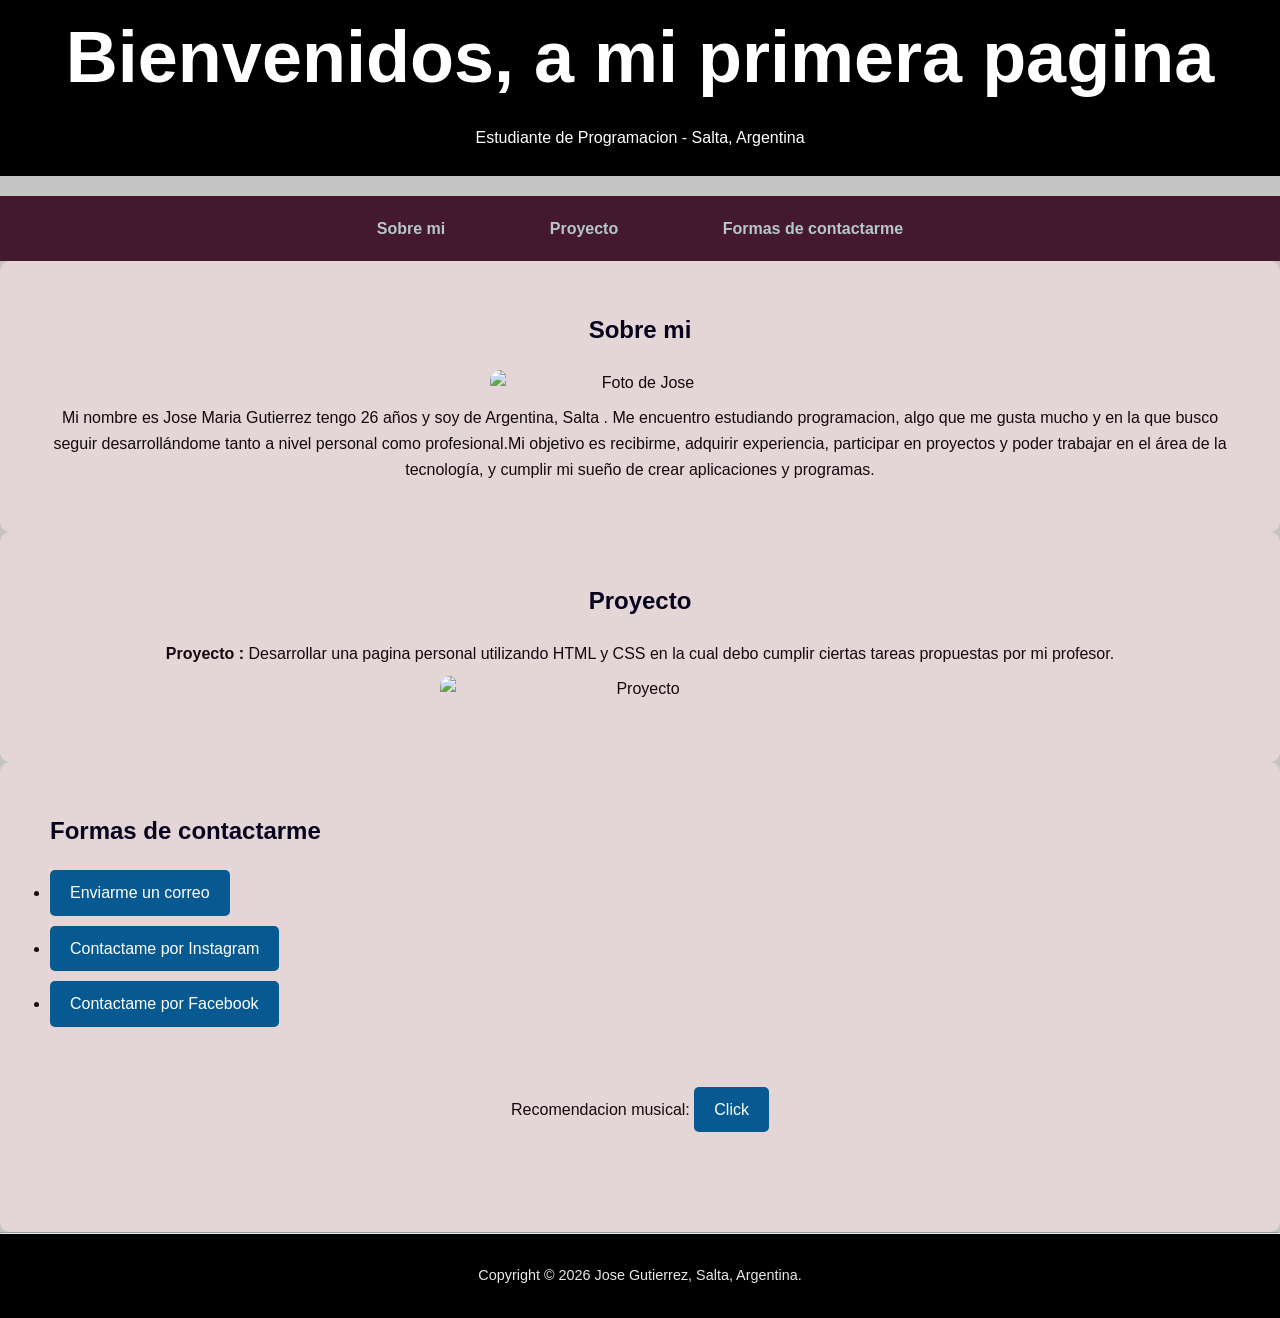
==== index.html @ be40fdfe "mi primer sitio web completo" ====
<!DOCTYPE html>
<html lang="es">
<head>
    <meta charset="UTF-8">
    <meta name="viewport" content="width=device-width, initial-scale=1.0">
    <title>Jose Gutierrez - Mi primera pagina</title>
    <link rel="stylesheet" href="style.css">

</head>
<body>
   <header>
     <h1>Bienvenidos, a mi primera pagina</h1>
     <p>Estudiante de Programacion - Salta, Argentina</p>
    <hr>
   </header>
   <nav>
     <ul>
       <li><a href="#sobre-mi">Sobre mi</a></li>
       <li><a href="#projecto">Proyecto</a></li>
       <li><a href="#contacto">Formas de contactarme</a></li>
     </ul>
   </nav>
<main>  
  <section id="sobre-mi">
    <h2>Sobre mi</h2>
    <img src="foto1.jpeg" alt="Foto de Jose" width="300">
    <p>Mi nombre es Jose Maria Gutierrez tengo 26 años y soy de Argentina, Salta . Me encuentro estudiando programacion, algo que me gusta mucho y en la que busco seguir desarrollándome tanto a nivel personal como profesional.Mi objetivo es recibirme, adquirir experiencia, participar en proyectos y poder trabajar en el área de la tecnología, y cumplir mi sueño de crear aplicaciones y programas.</p>
  </section>
  
  <section id="projecto">
    <h2>Proyecto</h2>
      <p><strong>Proyecto :</strong> Desarrollar una pagina personal utilizando HTML y CSS en la cual debo cumplir ciertas tareas propuestas por mi profesor. 
      </p>

    <img src="https://i.pinimg.com/originals/40/44/8f/40448fefc70caeb70b8b6d0727e38a1b.jpg" alt="Proyecto" width="400">
  </section>
  <section id="contacto">
    <h2>Formas de contactarme</h2>
   
    <ul>
        <li>
             <a href="mailto:gutierrezjosem1999@hotmail.com">
            Enviarme un correo
            </a>
        </li>
        
        <li>
             <a href="https://www.instagram.com/josemgutierrez99" target="_blank">
            Contactame por Instagram
            </a>
        </li>

        <li>
             <a href="https://www.facebook.com/profile.php?id=100080589291864" target="_blank">
            Contactame por Facebook
            </a>
        </li>
    </ul>
 <section>  
    <p>Recomendacion musical:
        <a href="https://www.youtube.com/watch?v=jIwX3YozFQ4" target="_blank"> 
            Click
        </a>
  </section>
</section>
</main>
<hr>
<footer>
    <p>Copyright © 2026 Jose Gutierrez, Salta, Argentina.</p>
</footer>
</body>
</html>
---- style.css ----
/* 1. general */
* {
    margin: 0;
    padding: 0;
    box-sizing: border-box;
}

body {
    background-color: #c4c4c4; /* Fondo gris */
    font-family: 'Arial', sans-serif;   
    line-height: 1.6;
    color: #140913;
    padding: 0px;
}

/* 2. Encabezado (Header) */
header {
    text-align: center;
    padding: 0px 0px;
    background: rgb(0, 0, 0);
    color: white;
}

header h1 {
    font-size: 4.5rem;  
    margin-bottom: 10px;/* Título grande y con espacio debajo */
}

header hr { 
    width: 100%;
    height: 5px;  
    background-color: #000000;/* Línea negra debajo del título */
    border: none;
    margin: 20px auto;
}

/* 3. Navegación (Menu) */
nav {
    background-color: #44192d;
    padding: 20px;
    text-align: center;
    top: 0;
    z-index: 1000;
}
nav ul li {
    display: inline; /* Pone los links uno al lado del otro */
    margin: 0 50px;
}
nav a {
    text-decoration: none;
    color: #b5c7c9;
    font-weight: bold;
    transition: color 0.3s;
}
/* 4. Principal */
section {
    background-color: rgb(228, 214, 214);
    padding: 50px;
    border-radius: 10px;
    text-align: center;/* Centra el texto dentro de la sección */
}

h2 {
    color: #06021d;
    margin-bottom: 20px;
}
/* 5. Imágenes */
img {
    display: block;
    margin: 10px auto;
    border-radius: 10px; /* Bordes redondeados en las fotos */
    max-width: 100%; /* Para que no se salgan de la pantalla en celulares */
    height: auto;
}

/* 6. Listas y Enlaces de contacto */
#contacto {
    text-align: left; /* Alinea el texto a la izquierda para que se vea más ordenado */
}
#contacto li {
    margin: 10px 0; 
}
#contacto a {
    display: inline-block;
    padding: 10px 20px;
    background-color: #065991;
    color: white;
    text-decoration: none;
    border-radius: 5px;
}

#contacto a:hover {
    transform: scale(1.05); /* Efecto de agrandado suave */
    background-color: #9b04a0;
}

/* 7. Pie de página (Footer) */
footer {
    text-align: center;
    padding: 30px;
    color: #e7e7e7;
    font-size: 0.9rem;
    background: rgb(0, 0, 0);
}
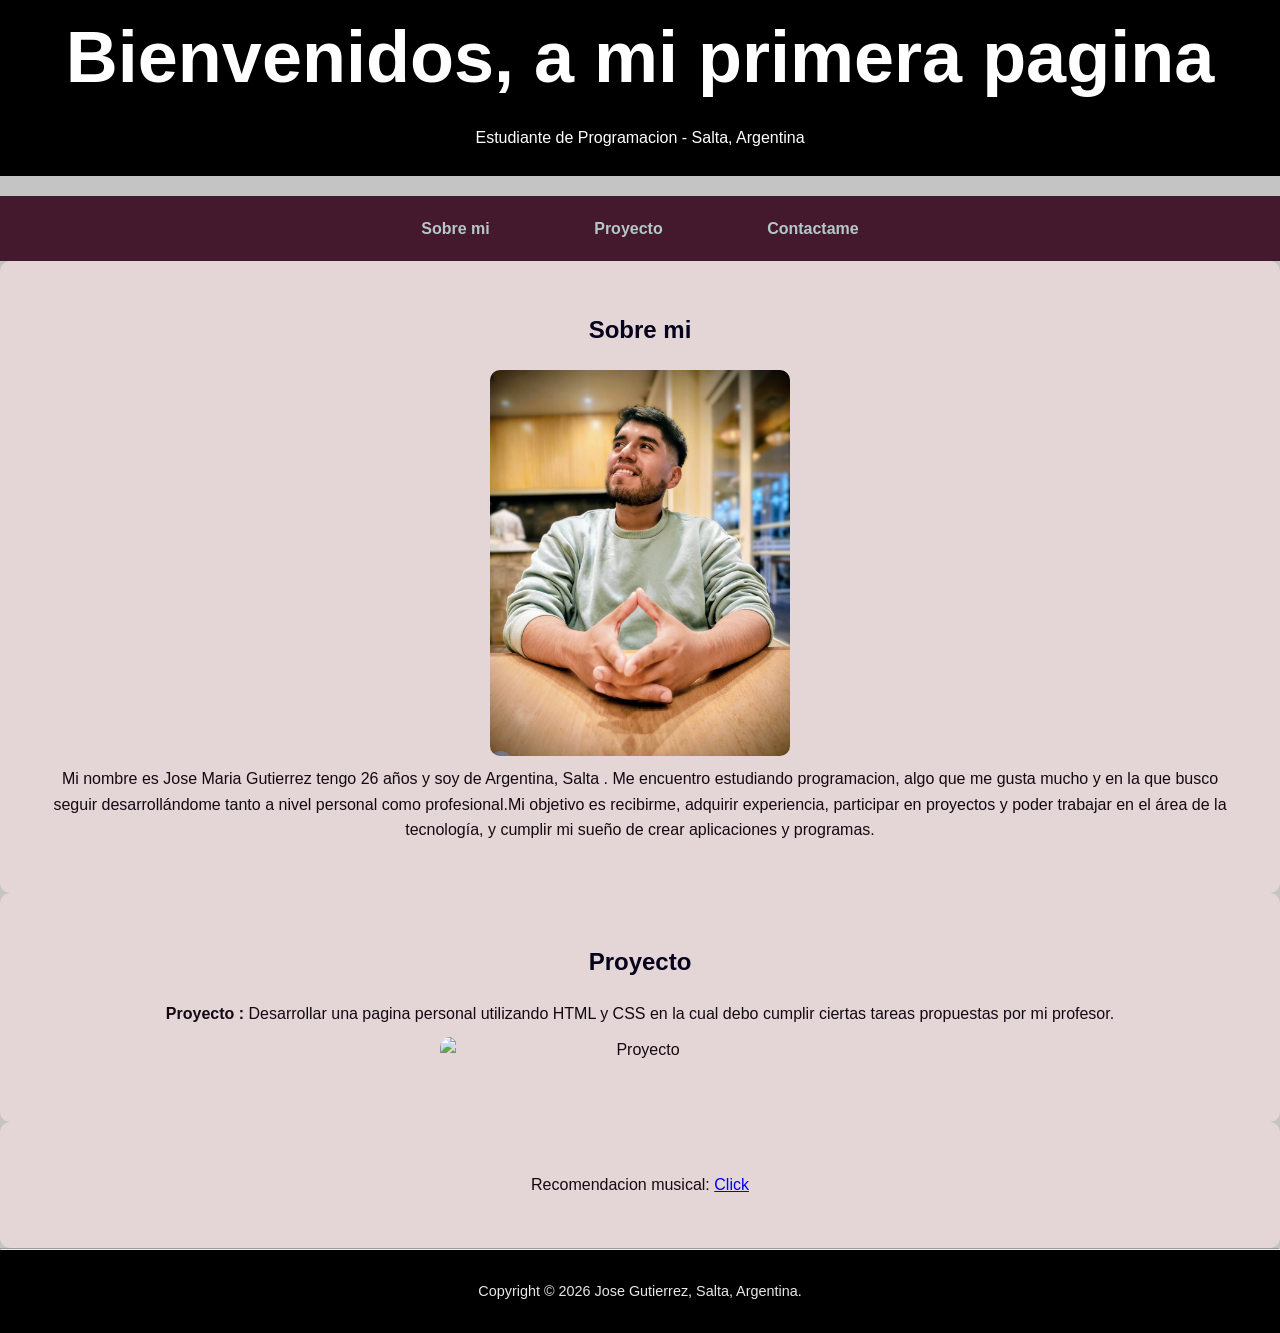
==== commit 4a0d2a89: "Estructurar pagina principal  index.html" ====
--- a/index.html
+++ b/index.html
@@ -17,13 +17,14 @@
      <ul>
        <li><a href="#sobre-mi">Sobre mi</a></li>
        <li><a href="#projecto">Proyecto</a></li>
-       <li><a href="#contacto">Formas de contactarme</a></li>
+        <li><a href="contact.html">Contactame</a></li>
+    </nav>
      </ul>
    </nav>
 <main>  
   <section id="sobre-mi">
     <h2>Sobre mi</h2>
-    <img src="foto1.jpeg" alt="Foto de Jose" width="300">
+    <img src="foto-perfil.jpeg" alt="Foto de Jose" width="300">
     <p>Mi nombre es Jose Maria Gutierrez tengo 26 años y soy de Argentina, Salta . Me encuentro estudiando programacion, algo que me gusta mucho y en la que busco seguir desarrollándome tanto a nivel personal como profesional.Mi objetivo es recibirme, adquirir experiencia, participar en proyectos y poder trabajar en el área de la tecnología, y cumplir mi sueño de crear aplicaciones y programas.</p>
   </section>
   
@@ -34,28 +35,7 @@
 
     <img src="https://i.pinimg.com/originals/40/44/8f/40448fefc70caeb70b8b6d0727e38a1b.jpg" alt="Proyecto" width="400">
   </section>
-  <section id="contacto">
-    <h2>Formas de contactarme</h2>
-   
-    <ul>
-        <li>
-             <a href="mailto:gutierrezjosem1999@hotmail.com">
-            Enviarme un correo
-            </a>
-        </li>
-        
-        <li>
-             <a href="https://www.instagram.com/josemgutierrez99" target="_blank">
-            Contactame por Instagram
-            </a>
-        </li>
 
-        <li>
-             <a href="https://www.facebook.com/profile.php?id=100080589291864" target="_blank">
-            Contactame por Facebook
-            </a>
-        </li>
-    </ul>
  <section>  
     <p>Recomendacion musical:
         <a href="https://www.youtube.com/watch?v=jIwX3YozFQ4" target="_blank"> 
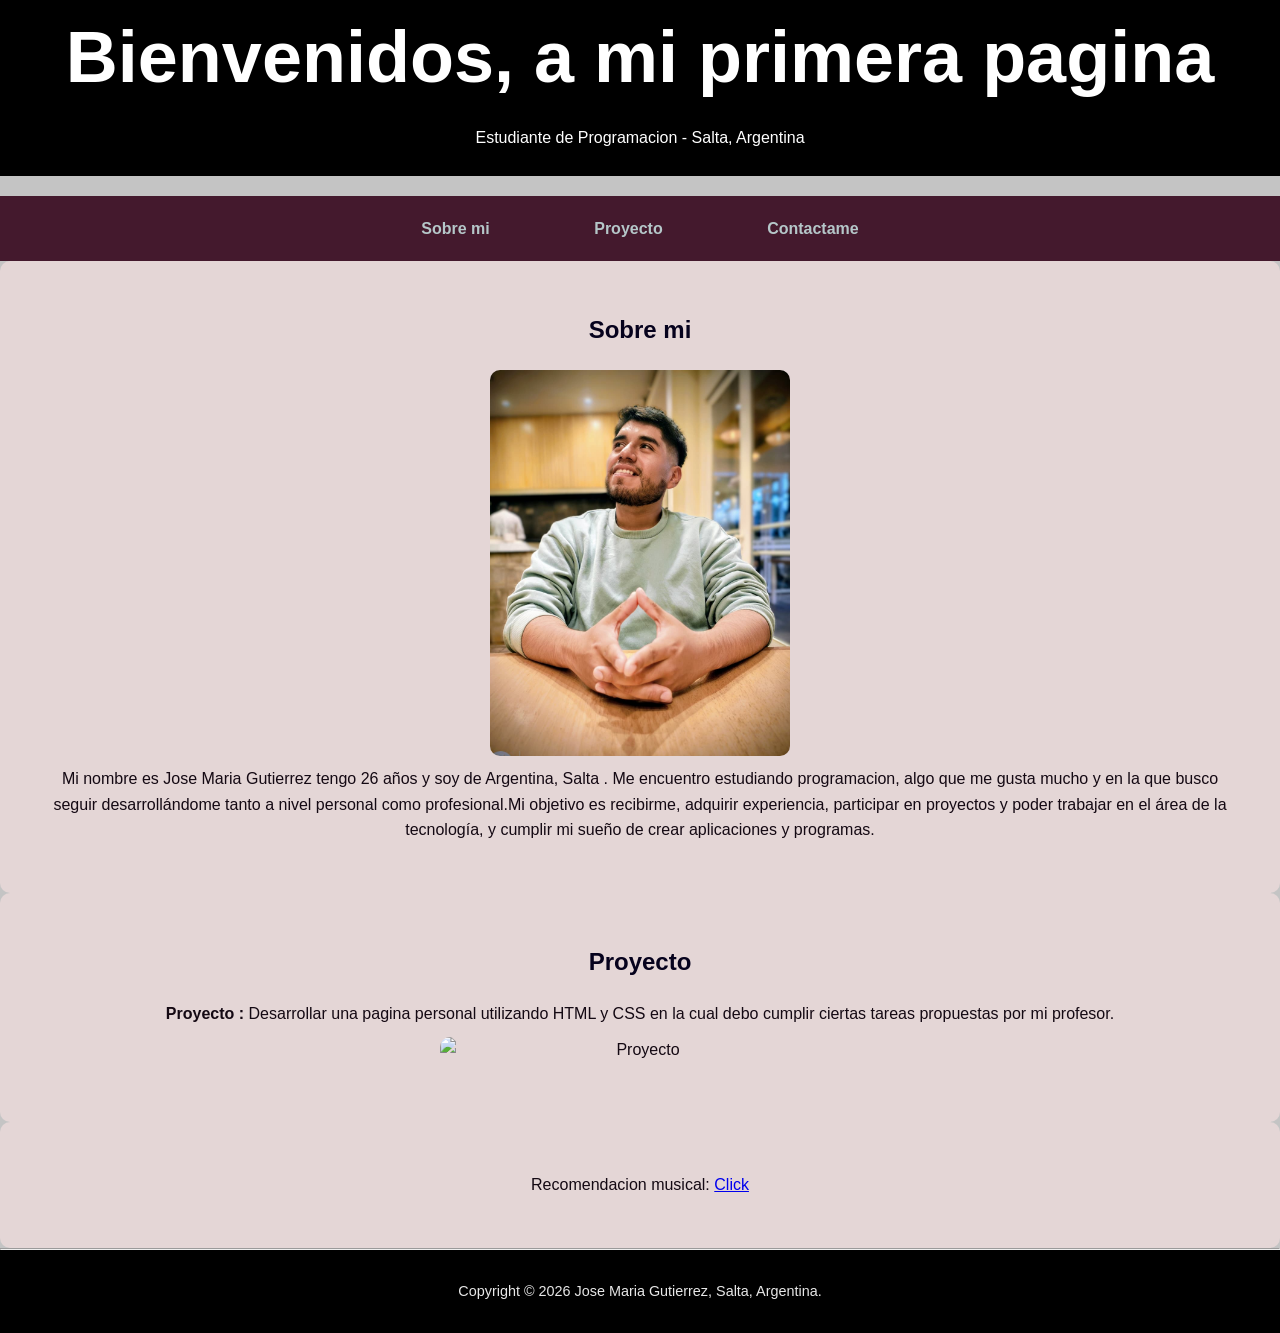
==== commit 48ec5056: "Realizar ajustes finales de diseño" ====
--- a/index.html
+++ b/index.html
@@ -46,7 +46,7 @@
 </main>
 <hr>
 <footer>
-    <p>Copyright © 2026 Jose Gutierrez, Salta, Argentina.</p>
+    <p>Copyright © 2026 Jose Maria Gutierrez, Salta, Argentina.</p>
 </footer>
 </body>
 </html>
--- a/style.css
+++ b/style.css
@@ -73,25 +73,55 @@
     height: auto;
 }
 
-/* 6. Listas y Enlaces de contacto */
-#contacto {
-    text-align: left; /* Alinea el texto a la izquierda para que se vea más ordenado */
-}
-#contacto li {
-    margin: 10px 0; 
-}
-#contacto a {
-    display: inline-block;
-    padding: 10px 20px;
-    background-color: #065991;
-    color: white;
-    text-decoration: none;
-    border-radius: 5px;
+/* 6. Listas y Enlaces a redes sociales personales */
+
+.form-container {
+    max-width: 500px;
+    margin: 30px auto;
+    padding: 25px;
+    background-color: #ffffff;
+    border-radius: 10px; 
+    box-shadow: 0 4px 10px rgba(0,0,0,0.1);
 }
 
-#contacto a:hover {
-    transform: scale(1.05); /* Efecto de agrandado suave */
-    background-color: #9b04a0;
+.form-container label {
+    display: block; 
+    margin-bottom: 8px;
+    font-weight: bold;
+}
+
+.form-container input, 
+.form-container select, 
+.form-container textarea {
+    width: 100%; 
+    padding: 12px; 
+    margin-bottom: 15px;
+    border: 2px solid #d3d62a;
+    border-radius: 5px;
+    box-sizing: border-box;
+    font-size: 16px;
+}
+
+input:focus, select:focus, textarea:focus {
+    outline: none;
+    border-color: #3498db;
+    box-shadow: 0 0 8px rgba(52, 152, 219, 0.3);
+}
+
+input:valid, select:valid, textarea:valid {
+    border-color: #2ecc71;
+    background-color: #f0fff4;
+}
+
+input:invalid:not(:placeholder-shown),
+textarea:invalid:not(:placeholder-shown) {
+    border-color: #e74c3c;
+    background-color: #fff5f5;
+}
+
+.input-checkbox {
+    width: auto !important;
+    margin-right: 10px;
 }
 
 /* 7. Pie de página (Footer) */
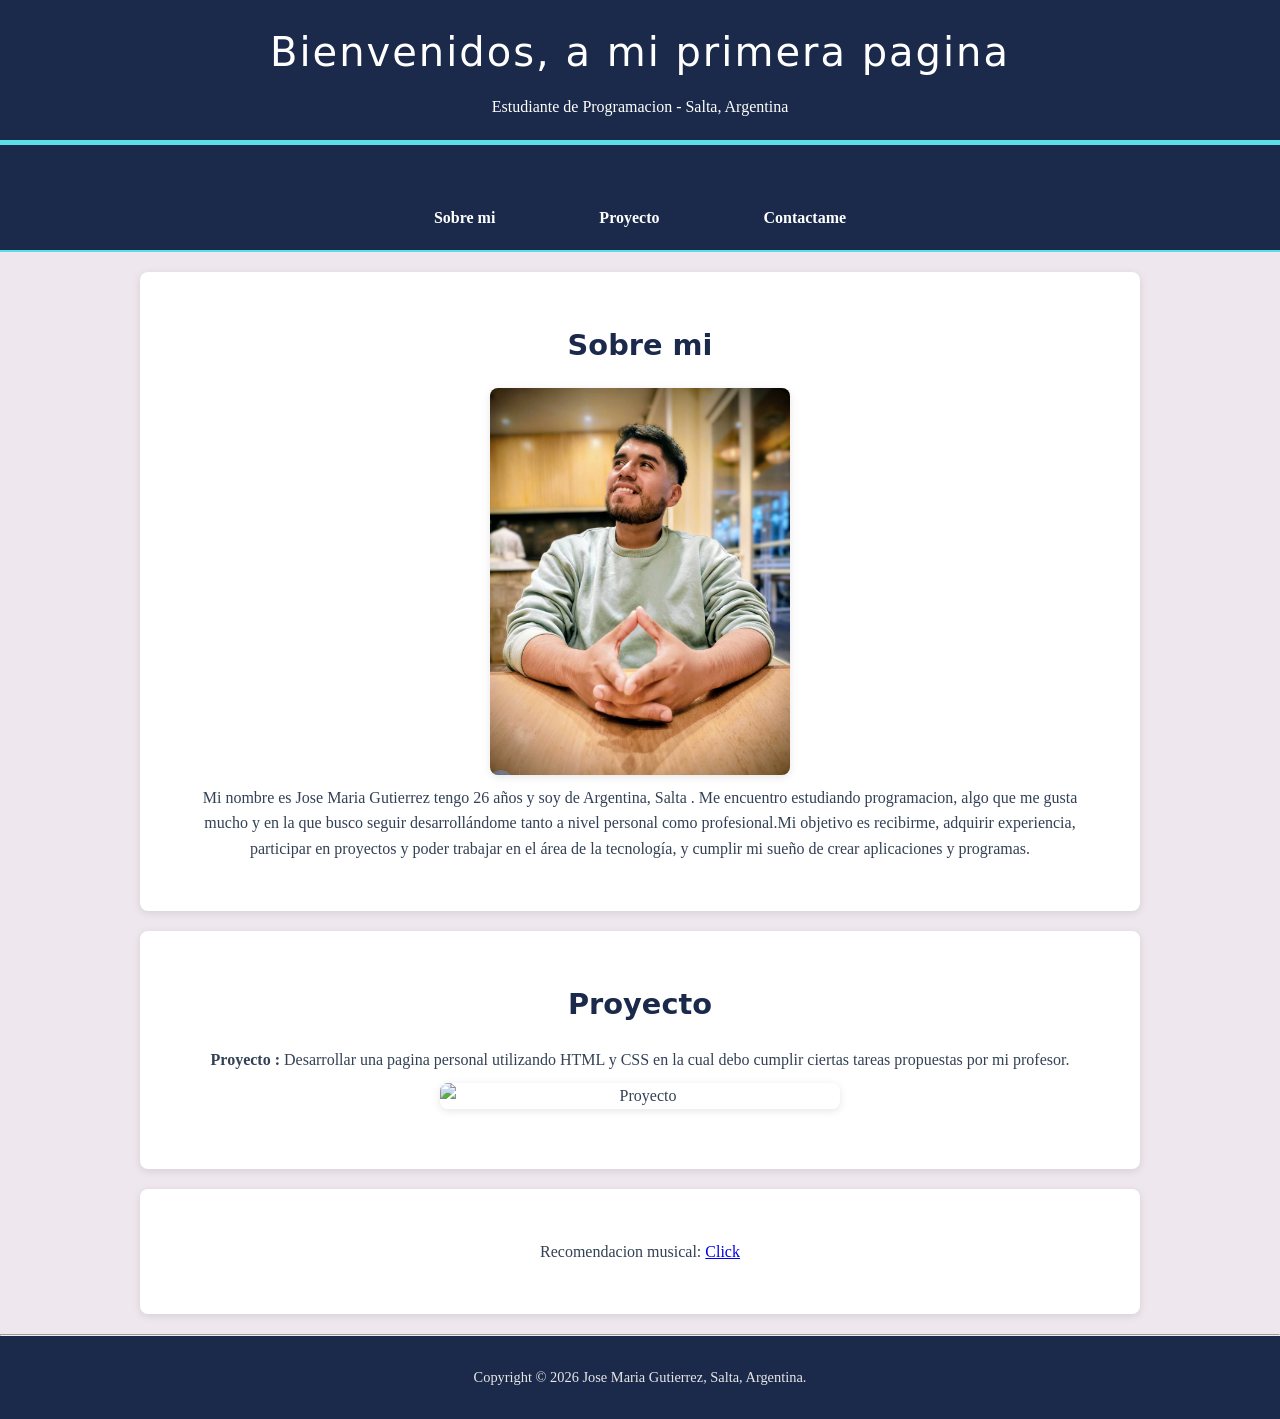
==== commit 1f73ab8b: "Tipografia Limeligh y Caveat Brush" ====
--- a/index.html
+++ b/index.html
@@ -4,6 +4,11 @@
     <meta charset="UTF-8">
     <meta name="viewport" content="width=device-width, initial-scale=1.0">
     <title>Jose Gutierrez - Mi primera pagina</title>
+    
+    <link rel="preconnect" href="https://fonts.googleapis.com">
+    <link rel="preconnect" href="https://fonts.gstatic.com" crossorigin>
+    <link href="https://fonts.googleapis.com/css2?family=Monoton&family=EB+Garamond:wght@400;600&display=swap" rel="stylesheet">
+    
     <link rel="stylesheet" href="style.css">
 
 </head>
--- a/style.css
+++ b/style.css
@@ -1,3 +1,16 @@
+/* variables CSS */
+:root {
+    --color-primary: #5cdee7;
+    --color-secondary: #1B2A4A;
+    --color-accent: #157a0c;
+    --color-text: #334155;
+    --color-bg: #eee7ee; /* Tu color de fondo personalizado */
+    --radius: 8px;
+    --shadow: 0 2px 8px rgba(0,0,0,0.1);    
+    --font-titles: 'Limelight', system-ui;
+    --font-body: 'Caveat Brush', serif;
+}
+
 /* 1. general */
 * {
     margin: 0;
@@ -6,88 +19,110 @@
 }
 
 body {
-    background-color: #c4c4c4; /* Fondo gris */
-    font-family: 'Arial', sans-serif;   
+    background-color: var(--color-bg); /* Aplicamos tu variable de fondo */
+    font-family: var(--font-body);    /* Aplicamos EB Garamond al texto general */
+    font-size: 1rem;
     line-height: 1.6;
-    color: #140913;
+    color: var(--color-text);
     padding: 0px;
 }
 
 /* 2. Encabezado (Header) */
 header {
     text-align: center;
-    padding: 0px 0px;
-    background: rgb(0, 0, 0);
+    padding: 20px 0px;
+    background: var(--color-secondary);
     color: white;
 }
 
 header h1 {
-    font-size: 4.5rem;  
-    margin-bottom: 10px;/* Título grande y con espacio debajo */
+    font-size: 2.5rem;  
+    font-family: var(--font-titles);
+    font-weight: 400;
+    letter-spacing: 2px;
+    margin-bottom: 10px;
 }
 
 header hr { 
     width: 100%;
     height: 5px;  
-    background-color: #000000;/* Línea negra debajo del título */
+    background-color: var(--color-primary);
     border: none;
     margin: 20px auto;
 }
 
 /* 3. Navegación (Menu) */
 nav {
-    background-color: #44192d;
+    background-color: var(--color-secondary);
     padding: 20px;
     text-align: center;
-    top: 0;
-    z-index: 1000;
+    border-bottom: 2px solid var(--color-primary);
 }
+
 nav ul li {
-    display: inline; /* Pone los links uno al lado del otro */
+    display: inline; 
     margin: 0 50px;
 }
+
 nav a {
     text-decoration: none;
-    color: #b5c7c9;
+    color: white;
     font-weight: bold;
     transition: color 0.3s;
 }
+
+nav a:hover {
+    color: var(--color-primary); /* Cambiado a primary para que resalte más */
+}
+
 /* 4. Principal */
 section {
-    background-color: rgb(228, 214, 214);
+    background-color: white;
     padding: 50px;
-    border-radius: 10px;
-    text-align: center;/* Centra el texto dentro de la sección */
+    border-radius: var(--radius);
+    text-align: center;
+    max-width: 1000px;
+    margin: 20px auto;
+    box-shadow: var(--shadow);
 }
 
 h2 {
-    color: #06021d;
+    color: var(--color-secondary);
     margin-bottom: 20px;
+    font-family: var(--font-titles);
+    font-size: 1.8rem;  
 }
+
+h3 {
+    font-family: var(--font-titles);
+    font-size: 1.3rem;
+}
+
 /* 5. Imágenes */
 img {
     display: block;
     margin: 10px auto;
-    border-radius: 10px; /* Bordes redondeados en las fotos */
-    max-width: 100%; /* Para que no se salgan de la pantalla en celulares */
+    border-radius: var(--radius); 
+    max-width: 100%; 
     height: auto;
+    box-shadow: var(--shadow);
 }
 
-/* 6. Listas y Enlaces a redes sociales personales */
-
+/* 6. Formulario */
 .form-container {
     max-width: 500px;
     margin: 30px auto;
     padding: 25px;
     background-color: #ffffff;
-    border-radius: 10px; 
-    box-shadow: 0 4px 10px rgba(0,0,0,0.1);
+    border-radius: var(--radius); 
+    box-shadow: var(--shadow);
 }
 
 .form-container label {
     display: block; 
     margin-bottom: 8px;
     font-weight: bold;
+    color: var(--color-secondary);
 }
 
 .form-container input, 
@@ -96,32 +131,18 @@
     width: 100%; 
     padding: 12px; 
     margin-bottom: 15px;
-    border: 2px solid #d3d62a;
-    border-radius: 5px;
+    border: 2px solid #ddd;
+    border-radius: var(--radius);
     box-sizing: border-box;
     font-size: 16px;
+    font-family: var(--font-body); /* Usamos la fuente de cuerpo en los inputs */
 }
 
+/* Interacción y Estados */
 input:focus, select:focus, textarea:focus {
     outline: none;
-    border-color: #3498db;
-    box-shadow: 0 0 8px rgba(52, 152, 219, 0.3);
-}
-
-input:valid, select:valid, textarea:valid {
-    border-color: #2ecc71;
-    background-color: #f0fff4;
-}
-
-input:invalid:not(:placeholder-shown),
-textarea:invalid:not(:placeholder-shown) {
-    border-color: #e74c3c;
-    background-color: #fff5f5;
-}
-
-.input-checkbox {
-    width: auto !important;
-    margin-right: 10px;
+    border-color: var(--color-primary);
+    box-shadow: 0 0 8px rgba(92, 222, 231, 0.3);
 }
 
 /* 7. Pie de página (Footer) */
@@ -130,5 +151,5 @@
     padding: 30px;
     color: #e7e7e7;
     font-size: 0.9rem;
-    background: rgb(0, 0, 0);
-}+    background: var(--color-secondary);
+}   
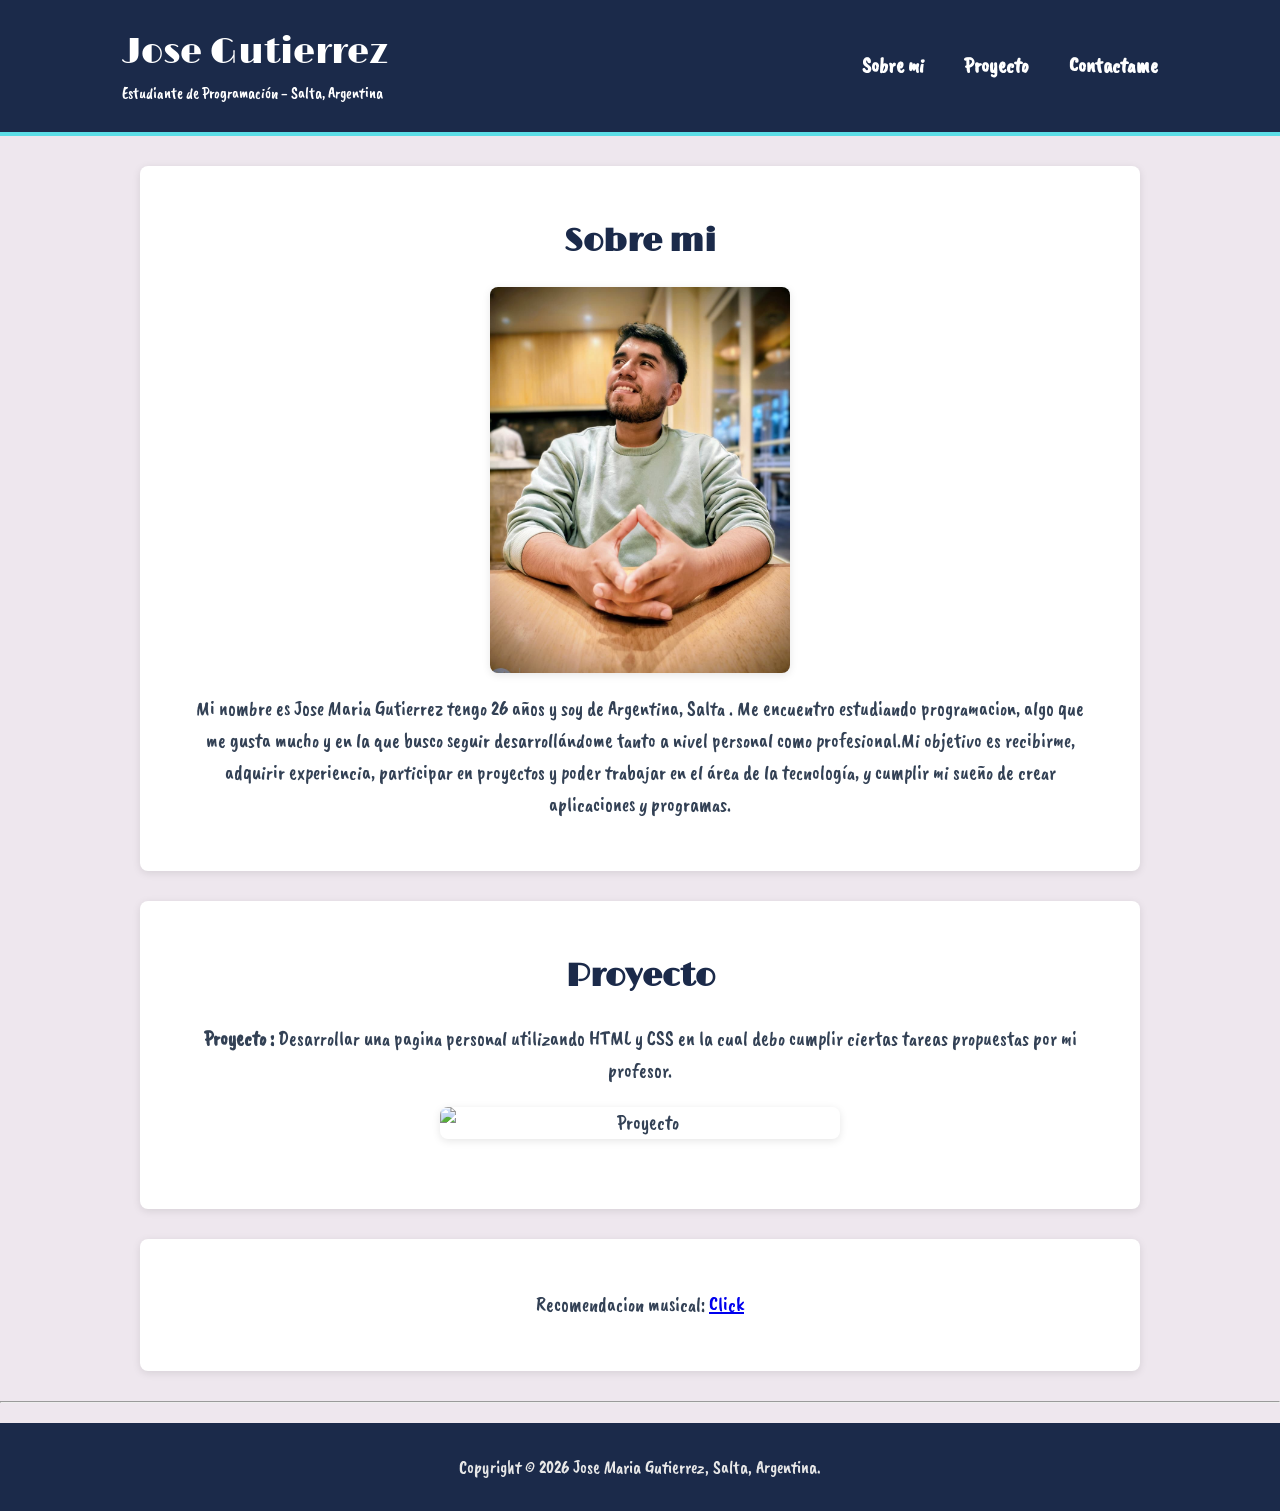
==== commit af704504: "flexbox en header" ====
--- a/index.html
+++ b/index.html
@@ -7,26 +7,29 @@
     
     <link rel="preconnect" href="https://fonts.googleapis.com">
     <link rel="preconnect" href="https://fonts.gstatic.com" crossorigin>
-    <link href="https://fonts.googleapis.com/css2?family=Monoton&family=EB+Garamond:wght@400;600&display=swap" rel="stylesheet">
+    <link href="https://fonts.googleapis.com/css2?family=Caveat+Brush&family=Limelight&display=swap" rel="stylesheet">
     
     <link rel="stylesheet" href="style.css">
 
 </head>
 <body>
-   <header>
-     <h1>Bienvenidos, a mi primera pagina</h1>
-     <p>Estudiante de Programacion - Salta, Argentina</p>
-    <hr>
-   </header>
-   <nav>
-     <ul>
-       <li><a href="#sobre-mi">Sobre mi</a></li>
-       <li><a href="#projecto">Proyecto</a></li>
-        <li><a href="contact.html">Contactame</a></li>
-    </nav>
-     </ul>
-   </nav>
-<main>  
+    <header>
+      <div class="header-container">
+          <div class="logo">
+             <h1>Jose Gutierrez</h1>
+             <p>Estudiante de Programación - Salta, Argentina</p>
+          </div>
+
+          <nav>
+             <ul>
+               <li><a href="index.html#sobre-mi">Sobre mi</a></li>
+               <li><a href="index.html#projecto">Proyecto</a></li>
+               <li><a href="contact.html">Contactame</a></li>
+             </ul>
+          </nav>
+      </div>
+    </header>
+
   <section id="sobre-mi">
     <h2>Sobre mi</h2>
     <img src="foto-perfil.jpeg" alt="Foto de Jose" width="300">
--- a/style.css
+++ b/style.css
@@ -4,14 +4,14 @@
     --color-secondary: #1B2A4A;
     --color-accent: #157a0c;
     --color-text: #334155;
-    --color-bg: #eee7ee; /* Tu color de fondo personalizado */
+    --color-bg: #eee7ee;
     --radius: 8px;
     --shadow: 0 2px 8px rgba(0,0,0,0.1);    
-    --font-titles: 'Limelight', system-ui;
-    --font-body: 'Caveat Brush', serif;
+    --font-titles: 'Limelight', system-ui;   
+    --font-body: 'Caveat Brush', cursive;
 }
 
-/* 1. general */
+/* 1. General */
 * {
     margin: 0;
     padding: 0;
@@ -19,60 +19,71 @@
 }
 
 body {
-    background-color: var(--color-bg); /* Aplicamos tu variable de fondo */
-    font-family: var(--font-body);    /* Aplicamos EB Garamond al texto general */
-    font-size: 1rem;
-    line-height: 1.6;
-    color: var(--color-text);
-    padding: 0px;
+    background-color: var(--color-bg);
+    font-family: var(--font-body);    font-size: 1.25rem; 
+    line-height: 1.6;    color: var(--color-text);
 }
 
-/* 2. Encabezado (Header) */
-header {
-    text-align: center;
-    padding: 20px 0px;
+/* 2. Header con Flexbox */
+    header {
     background: var(--color-secondary);
+    padding: 15px 5%; 
     color: white;
+    display: flex;
+    justify-content: space-between; 
+    align-items: center;           /* Centra todo verticalmente */
+    border-bottom: 4px solid var(--color-primary);
+}
+.header-container {
+    display: flex;
+    justify-content: space-between;
+    align-items: center;
+    width: 120%;
+    max-width: 1200px;
+    margin: 0 auto; 
+    padding: 10px 5%;
+}
+
+.logo {
+    text-align: left;
+    flex-shrink: 0;
 }
 
 header h1 {
-    font-size: 2.5rem;  
+    font-size: 2.2rem;  
     font-family: var(--font-titles);
     font-weight: 400;
-    letter-spacing: 2px;
-    margin-bottom: 10px;
+    margin: 0; 
 }
 
-header hr { 
-    width: 100%;
-    height: 5px;  
-    background-color: var(--color-primary);
-    border: none;
-    margin: 20px auto;
+header p {
+    font-family: var(--font-body);
+    font-size: 1rem;
+    margin: 0;
 }
-
-/* 3. Navegación (Menu) */
-nav {
-    background-color: var(--color-secondary);
-    padding: 20px;
-    text-align: center;
-    border-bottom: 2px solid var(--color-primary);
-}
-
-nav ul li {
-    display: inline; 
-    margin: 0 50px;
+/* 3. Menu con Flexbox */
+nav ul {
+    display: flex;       /* Ponemos los li en fila */
+    list-style: none;
+    gap: 40px;
+    margin: 0;
+    padding: 0;
 }
 
 nav a {
     text-decoration: none;
     color: white;
     font-weight: bold;
-    transition: color 0.3s;
+    font-size: 1.3rem;
+    transition: all 0.3s ease;
+    font-family: var(--font-body);
 }
 
+/* Efecto Hover */
 nav a:hover {
-    color: var(--color-primary); /* Cambiado a primary para que resalte más */
+    color: var(--color-primary);
+    text-shadow: 0 0 10px rgba(92, 222, 231, 0.5);
+    transform: translateY(-2px); 
 }
 
 /* 4. Principal */
@@ -82,7 +93,7 @@
     border-radius: var(--radius);
     text-align: center;
     max-width: 1000px;
-    margin: 20px auto;
+    margin: 30px auto;
     box-shadow: var(--shadow);
 }
 
@@ -90,18 +101,13 @@
     color: var(--color-secondary);
     margin-bottom: 20px;
     font-family: var(--font-titles);
-    font-size: 1.8rem;  
-}
-
-h3 {
-    font-family: var(--font-titles);
-    font-size: 1.3rem;
+    font-size: 2rem;  
 }
 
 /* 5. Imágenes */
 img {
     display: block;
-    margin: 10px auto;
+    margin: 20px auto;
     border-radius: var(--radius); 
     max-width: 100%; 
     height: auto;
@@ -135,10 +141,9 @@
     border-radius: var(--radius);
     box-sizing: border-box;
     font-size: 16px;
-    font-family: var(--font-body); /* Usamos la fuente de cuerpo en los inputs */
+    font-family: var(--font-body);
 }
 
-/* Interacción y Estados */
 input:focus, select:focus, textarea:focus {
     outline: none;
     border-color: var(--color-primary);
@@ -150,6 +155,8 @@
     text-align: center;
     padding: 30px;
     color: #e7e7e7;
-    font-size: 0.9rem;
+    font-size: 1.1rem;
     background: var(--color-secondary);
-}   +    margin-top: 20px;
+    font-family: var(--font-body);
+}
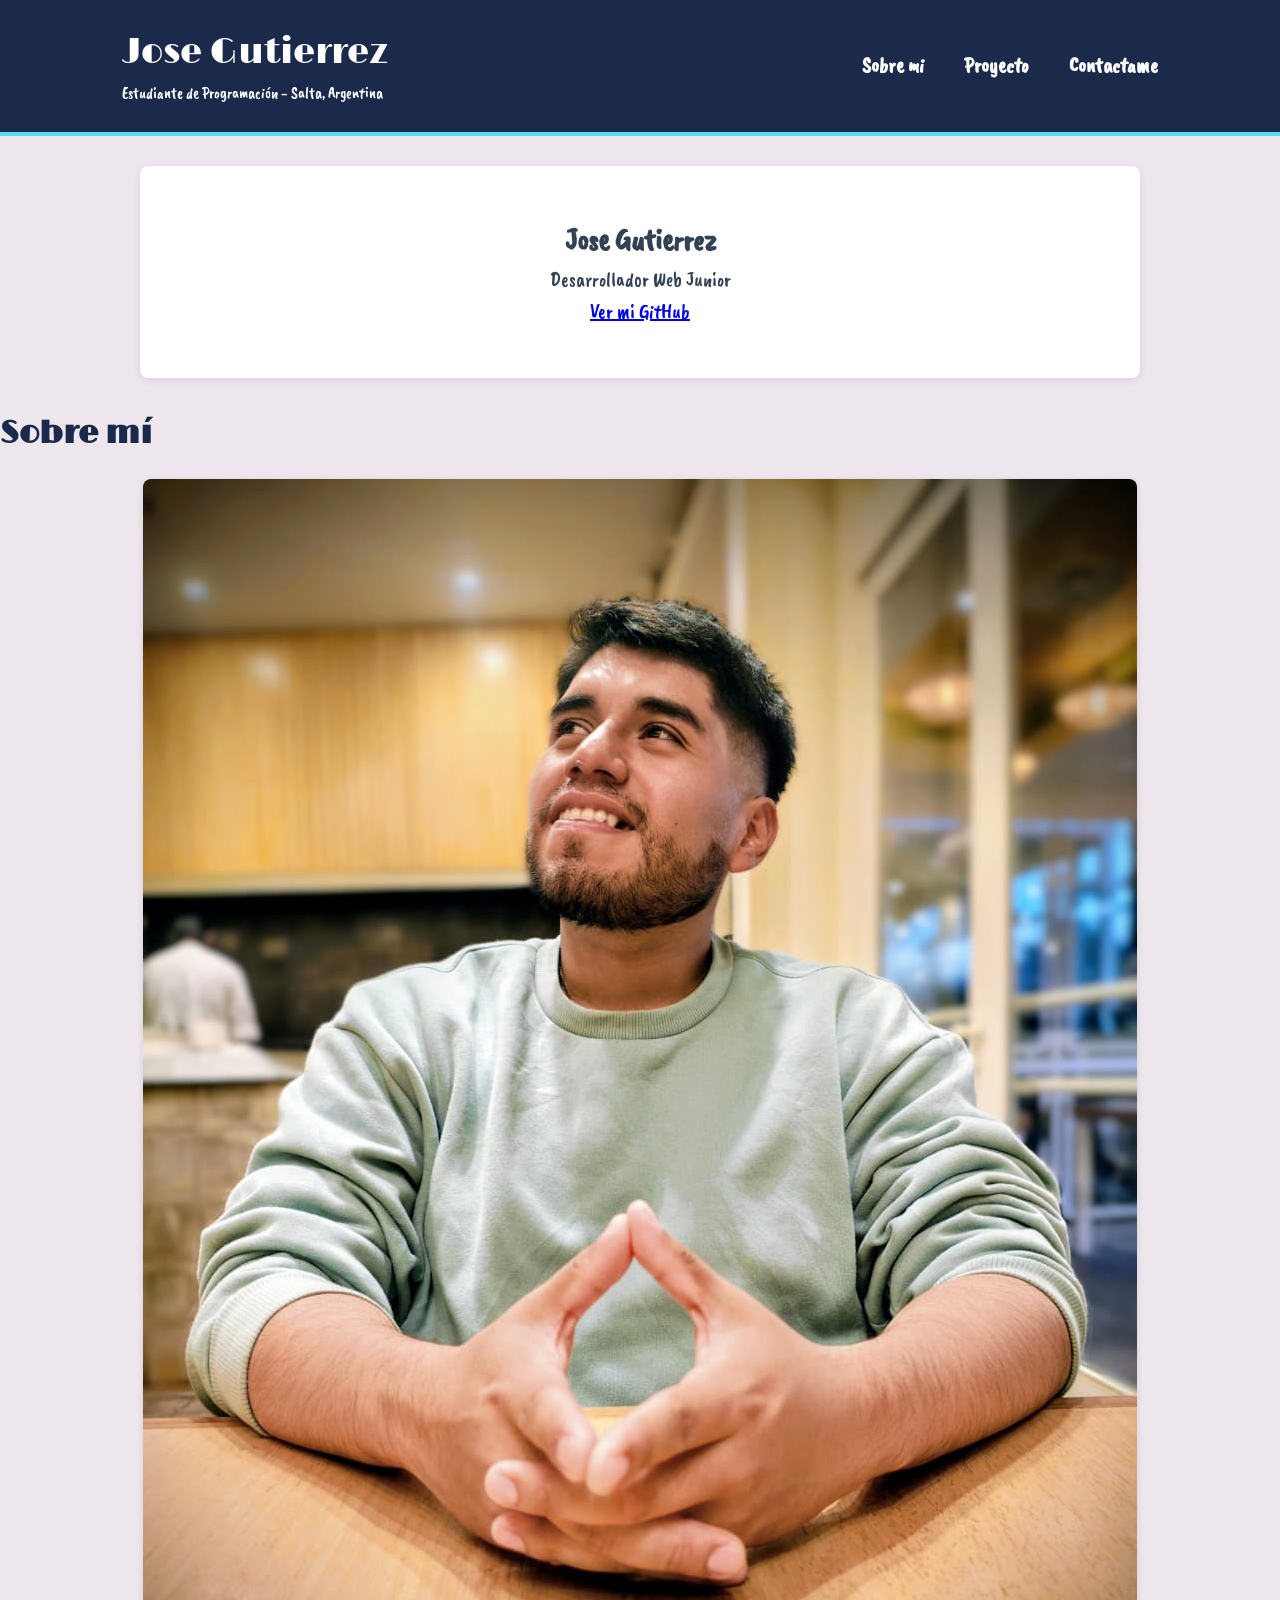
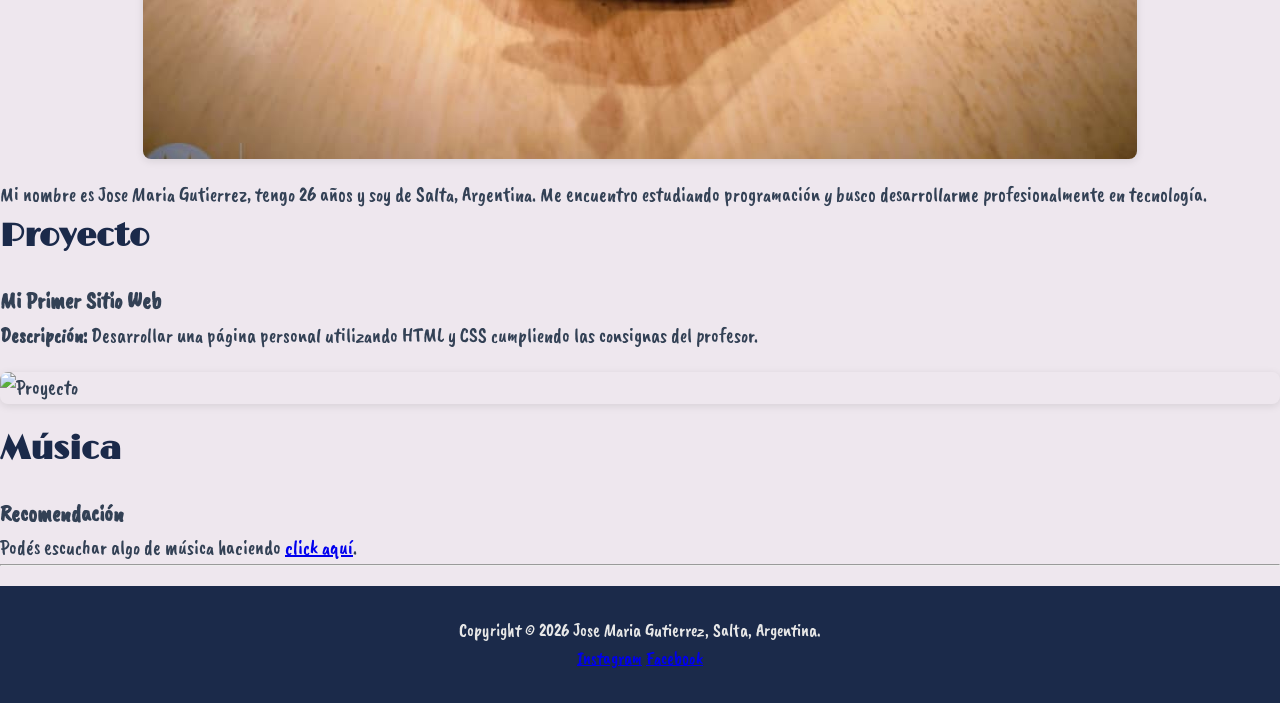
==== commit e78fdb6c: "cambio footer y boton CTA" ====
--- a/index.html
+++ b/index.html
@@ -29,32 +29,48 @@
           </nav>
       </div>
     </header>
-
-  <section id="sobre-mi">
-    <h2>Sobre mi</h2>
-    <img src="foto-perfil.jpeg" alt="Foto de Jose" width="300">
-    <p>Mi nombre es Jose Maria Gutierrez tengo 26 años y soy de Argentina, Salta . Me encuentro estudiando programacion, algo que me gusta mucho y en la que busco seguir desarrollándome tanto a nivel personal como profesional.Mi objetivo es recibirme, adquirir experiencia, participar en proyectos y poder trabajar en el área de la tecnología, y cumplir mi sueño de crear aplicaciones y programas.</p>
+<main>
+  <section class="hero">
+            <div class="hero-content">
+                <h1>Jose Gutierrez</h1>
+                <p>Desarrollador Web Junior</p>
+                <a href="https://github.com/Gutierrez-Jose-M" target="_blank" class="btn-cta"> Ver mi GitHub
+                </a>
+            </div> 
   </section>
   
-  <section id="projecto">
-    <h2>Proyecto</h2>
-      <p><strong>Proyecto :</strong> Desarrollar una pagina personal utilizando HTML y CSS en la cual debo cumplir ciertas tareas propuestas por mi profesor. 
+  <div class="cards-container">
+    
+    <article class="card">
+      <h2>Sobre mí</h2>
+      <img src="foto-perfil.jpeg" alt="Foto de Jose" class="card-img">
+      <p>Mi nombre es Jose Maria Gutierrez, tengo 26 años y soy de Salta, Argentina. Me encuentro estudiando programación y busco desarrollarme profesionalmente en tecnología.</p>
+    </article>
+
+    <article class="card">
+      <h2>Proyecto</h2>
+      <h3>Mi Primer Sitio Web</h3>
+      <p><strong>Descripción:</strong> Desarrollar una página personal utilizando HTML y CSS cumpliendo las consignas del profesor.</p>
+      <img src="https://i.pinimg.com/originals/40/44/8f/40448fefc70caeb70b8b6d0727e38a1b.jpg" alt="Proyecto" class="card-img">
+    </article>
+
+    <article class="card">
+      <h2>Música</h2>
+      <h3>Recomendación</h3>
+      <p>Podés escuchar algo de música haciendo 
+          <a href="https://www.youtube.com/watch?v=jIwX3YozFQ4" target="_blank">click aquí</a>.
       </p>
+    </article>
 
-    <img src="https://i.pinimg.com/originals/40/44/8f/40448fefc70caeb70b8b6d0727e38a1b.jpg" alt="Proyecto" width="400">
-  </section>
-
- <section>  
-    <p>Recomendacion musical:
-        <a href="https://www.youtube.com/watch?v=jIwX3YozFQ4" target="_blank"> 
-            Click
-        </a>
-  </section>
-</section>
+  </div>
 </main>
 <hr>
 <footer>
     <p>Copyright © 2026 Jose Maria Gutierrez, Salta, Argentina.</p>
+    <div class="footer-links">
+        <a href="https://www.instagram.com/josemgutierrez99" target="_blank">Instagram</a>
+        <a href="https://www.facebook.com/profile.php?id=100080589291864" target="_blank">Facebook</a>
+    </div>
 </footer>
 </body>
 </html>
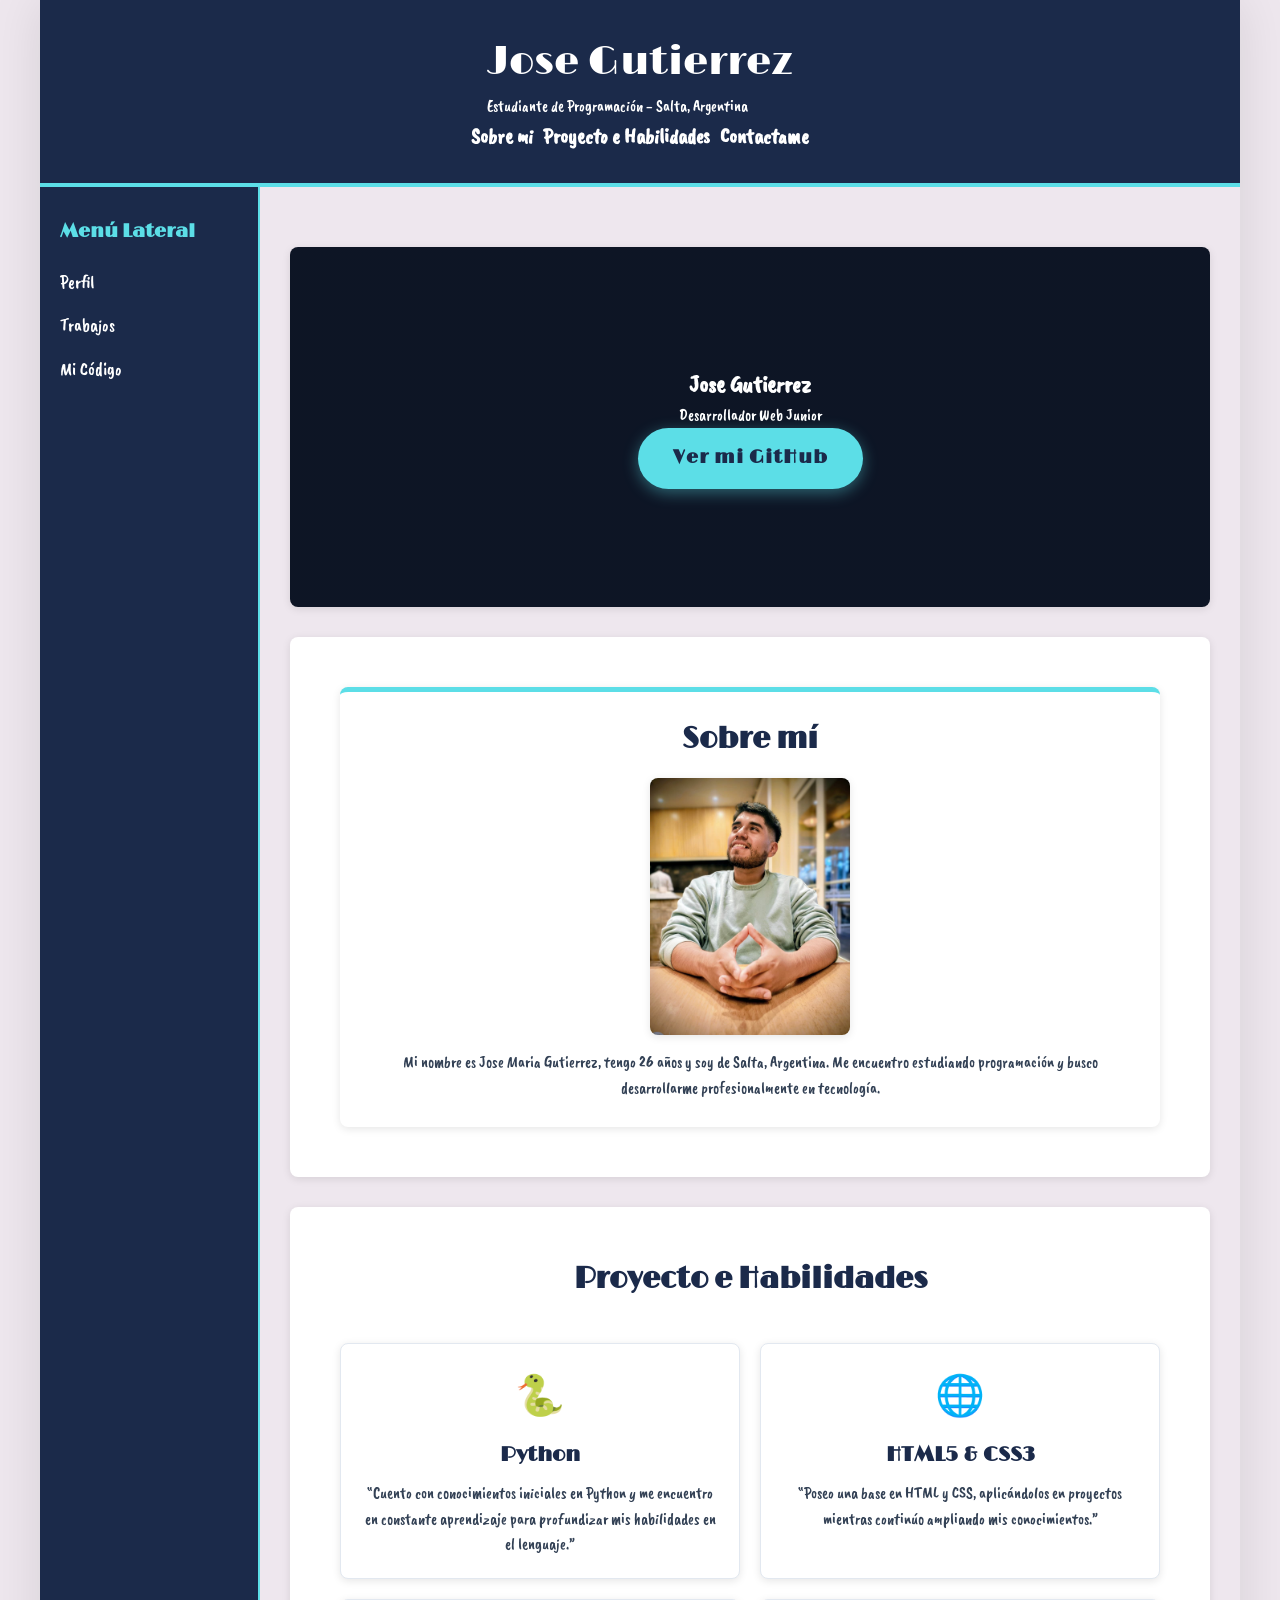
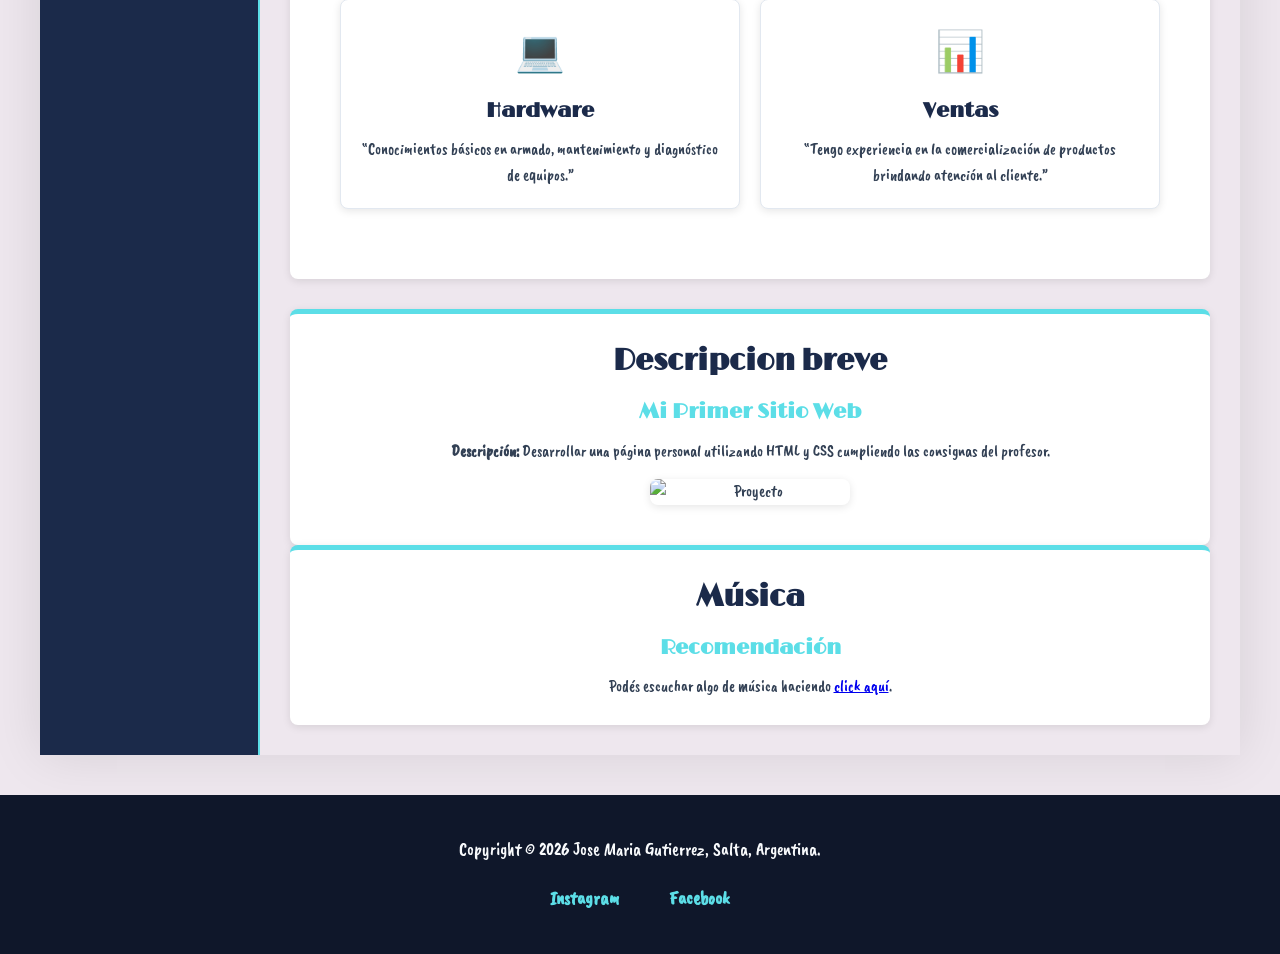
==== commit 89ac79d1: "actualizar" ====
--- a/index.html
+++ b/index.html
@@ -4,73 +4,109 @@
     <meta charset="UTF-8">
     <meta name="viewport" content="width=device-width, initial-scale=1.0">
     <title>Jose Gutierrez - Mi primera pagina</title>
-    
     <link rel="preconnect" href="https://fonts.googleapis.com">
     <link rel="preconnect" href="https://fonts.gstatic.com" crossorigin>
     <link href="https://fonts.googleapis.com/css2?family=Caveat+Brush&family=Limelight&display=swap" rel="stylesheet">
-    
     <link rel="stylesheet" href="style.css">
+  </head>
 
-</head>
 <body>
-    <header>
-      <div class="header-container">
-          <div class="logo">
-             <h1>Jose Gutierrez</h1>
-             <p>Estudiante de Programación - Salta, Argentina</p>
-          </div>
+    <div class="layout">
+        
+        <header>
+            <div class="header-container">
+                <div class="logo">
+                    <h1>Jose Gutierrez</h1>
+                    <p>Estudiante de Programación - Salta, Argentina</p>
+                </div>
+                <nav>
+                    <ul>
+                      <li><a href="index.html#sobre-mi">Sobre mi</a></li>
+                      <li><a href="index.html#projecto">Proyecto e Habilidades</a></li>
+                      <li><a href="contact.html">Contactame</a></li>
+                    </ul>
+                </nav>
+            </div>
+        </header>
 
-          <nav>
-             <ul>
-               <li><a href="index.html#sobre-mi">Sobre mi</a></li>
-               <li><a href="index.html#projecto">Proyecto</a></li>
-               <li><a href="contact.html">Contactame</a></li>
-             </ul>
-          </nav>
-      </div>
-    </header>
-<main>
-  <section class="hero">
-            <div class="hero-content">
-                <h1>Jose Gutierrez</h1>
-                <p>Desarrollador Web Junior</p>
-                <a href="https://github.com/Gutierrez-Jose-M" target="_blank" class="btn-cta"> Ver mi GitHub
-                </a>
-            </div> 
-  </section>
-  
-  <div class="cards-container">
-    
-    <article class="card">
-      <h2>Sobre mí</h2>
-      <img src="foto-perfil.jpeg" alt="Foto de Jose" class="card-img">
-      <p>Mi nombre es Jose Maria Gutierrez, tengo 26 años y soy de Salta, Argentina. Me encuentro estudiando programación y busco desarrollarme profesionalmente en tecnología.</p>
-    </article>
+        <aside class="sidebar">
+            <h3>Menú Lateral</h3>
+            <ul>
+                <li><a href="#sobre-mi">Perfil</a></li>
+                <li><a href="#projecto">Trabajos</a></li>
+                <li><a href="https://github.com/Gutierrez-Jose-M" target="_blank">Mi Código</a></li>
+            </ul>
+        </aside>
 
-    <article class="card">
-      <h2>Proyecto</h2>
-      <h3>Mi Primer Sitio Web</h3>
-      <p><strong>Descripción:</strong> Desarrollar una página personal utilizando HTML y CSS cumpliendo las consignas del profesor.</p>
-      <img src="https://i.pinimg.com/originals/40/44/8f/40448fefc70caeb70b8b6d0727e38a1b.jpg" alt="Proyecto" class="card-img">
-    </article>
+        <main>
+            <section class="hero">
+                <div class="hero-content">
+                    <h1>Jose Gutierrez</h1>
+                    <p>Desarrollador Web Junior</p>
+                    <a href="https://github.com/Gutierrez-Jose-M" target="_blank" class="btn-cta"> Ver mi GitHub</a>
+                </div> 
+            </section>
 
-    <article class="card">
-      <h2>Música</h2>
-      <h3>Recomendación</h3>
-      <p>Podés escuchar algo de música haciendo 
-          <a href="https://www.youtube.com/watch?v=jIwX3YozFQ4" target="_blank">click aquí</a>.
-      </p>
-    </article>
+        <section id="sobre-mi-seccion">
+            <article class="card" id="sobre-mi">
+               <h2>Sobre mí</h2>
+               <img src="foto-perfil.jpeg" alt="Foto de Jose" class="card-img">
+               <p>Mi nombre es Jose Maria Gutierrez, tengo 26 años y soy de Salta, Argentina. Me encuentro estudiando programación y busco desarrollarme profesionalmente en tecnología.</p>
+            </article>
+        </section>
 
-  </div>
-</main>
-<hr>
-<footer>
-    <p>Copyright © 2026 Jose Maria Gutierrez, Salta, Argentina.</p>
-    <div class="footer-links">
-        <a href="https://www.instagram.com/josemgutierrez99" target="_blank">Instagram</a>
-        <a href="https://www.facebook.com/profile.php?id=100080589291864" target="_blank">Facebook</a>
-    </div>
-</footer>
+            <section id="projecto ">
+                <h2>Proyecto e Habilidades</h2>
+                <div class="galeria-grid">
+                    <article class="skill-card">
+                        <div class="icon">🐍</div>
+                        <h3>Python</h3>
+                        <p>“Cuento con conocimientos iniciales en Python y me encuentro en constante aprendizaje para profundizar mis habilidades en el lenguaje.”</p>
+                    </article>
+
+                    <article class="skill-card">
+                        <div class="icon">🌐</div>
+                        <h3>HTML5 & CSS3</h3>
+                        <p>“Poseo una base en HTML y CSS, aplicándolos en proyectos mientras continúo ampliando mis conocimientos.”</p>
+                    </article>
+
+                    <article class="skill-card">
+                        <div class="icon">💻</div>
+                        <h3>Hardware</h3>
+                        <p>“Conocimientos básicos en armado, mantenimiento y diagnóstico de equipos.”</p>
+                    </article>
+
+                    <article class="skill-card">
+                        <div class="icon">📊</div>
+                        <h3>Ventas</h3>
+                        <p>“Tengo experiencia en la comercialización de productos brindando atención al cliente.”</p>
+                    </article>
+                </div>
+            </section>
+
+                  <article class="card" id="projecto">
+                      <h2>Descripcion breve</h2>
+                      <h3>Mi Primer Sitio Web</h3>
+                      <p><strong>Descripción:</strong> Desarrollar una página personal utilizando HTML y CSS  cumpliendo las consignas del profesor.</p>
+                      <img src="https://i.pinimg.com/originals/40/44/8f/40448fefc70caeb70b8b6d0727e38a1b.jpg" alt="Proyecto" class="card-img">
+                  </article>
+
+                <article class="card">
+                    <h2>Música</h2>
+                    <h3>Recomendación</h3>
+                    <p>Podés escuchar algo de música haciendo <a href="https://www.youtube.com/watch?v=jIwX3YozFQ4" target="_blank">click aquí</a>.</p>
+                </article>
+            </div>
+        </main>
+
+        <footer>
+            <p>Copyright © 2026 Jose Maria Gutierrez, Salta, Argentina.</p>
+            <div class="footer-links">
+                <a href="https://www.instagram.com/josemgutierrez99" target="_blank">Instagram</a>
+                <a href="https://www.facebook.com/profile.php?id=100080589291864" target="_blank">Facebook</a>
+            </div>
+        </footer>
+
+    </div> 
 </body>
 </html>
--- a/style.css
+++ b/style.css
@@ -20,28 +20,34 @@
 
 body {
     background-color: var(--color-bg);
-    font-family: var(--font-body);    font-size: 1.25rem; 
-    line-height: 1.6;    color: var(--color-text);
+    font-family: var(--font-body);    
+    font-size: 1rem; 
+    line-height: 1.6;    
+    color: var(--color-text);
 }
 
 /* 2. Header con Flexbox */
     header {
     background: var(--color-secondary);
-    padding: 15px 5%; 
+    padding: 20px; 
     color: white;
     display: flex;
     justify-content: space-between; 
     align-items: center;           /* Centra todo verticalmente */
     border-bottom: 4px solid var(--color-primary);
+    gap: 10px;
+    flex-direction: column;
+    grid-area: header;
 }
 .header-container {
     display: flex;
     justify-content: space-between;
     align-items: center;
-    width: 120%;
+    width: 100%;
     max-width: 1200px;
     margin: 0 auto; 
     padding: 10px 5%;
+    flex-direction: column;
 }
 
 .logo {
@@ -50,7 +56,7 @@
 }
 
 header h1 {
-    font-size: 2.2rem;  
+    font-size: 2.5rem;  
     font-family: var(--font-titles);
     font-weight: 400;
     margin: 0; 
@@ -65,9 +71,11 @@
 nav ul {
     display: flex;       /* Ponemos los li en fila */
     list-style: none;
-    gap: 40px;
+    gap: 10px;
     margin: 0;
     padding: 0;
+    flex-wrap: wrap;
+    justify-content: center;
 }
 
 nav a {
@@ -101,7 +109,13 @@
     color: var(--color-secondary);
     margin-bottom: 20px;
     font-family: var(--font-titles);
-    font-size: 2rem;  
+    font-size: 1.8rem;  
+}
+h3 {
+    font-family: var(--font-titles);
+    font-size: 1.3rem;   
+    color: var(--color-primary);
+    margin-bottom: 15px;
 }
 
 /* 5. Imágenes */
@@ -152,11 +166,246 @@
 
 /* 7. Pie de página (Footer) */
 footer {
+    background-color: #0f172a;    /* Fondo oscuro (profundo) */
+    color: #f8fafc;             /* Texto claro */
+    padding: 40px 20px;
     text-align: center;
-    padding: 30px;
-    color: #e7e7e7;
+    margin-top: 40px;          /* Espacio con la sección de arriba */
+    font-family: var(--font-body);
+}
+
+footer p {
+    margin-bottom: 20px;
     font-size: 1.1rem;
-    background: var(--color-secondary);
+}
+
+/* Contenedor de links de redes */
+.footer-links {
+    display: flex;
+    justify-content: center;
+    list-style: none;
+    padding: 0;
+    gap: 50px; /* Espacio entre los links */
     margin-top: 20px;
-    font-family: var(--font-body);
+}
+
+.footer-links a {
+    color: var(--color-primary);
+    text-decoration: none;
+    font-weight: bold;
+    font-size: 1.2rem;
+    transition: all 0.3s ease;
+}
+
+/* Efecto para los links */
+.footer-links a:hover {
+    color: white;
+    text-shadow: 0 0 10px var(--color-primary);
+    transform: scale(1.1);
+    display: inline-block;
+}
+
+/* Contenedor de las tarjetas */
+.cards-container {
+    display: flex;
+    flex-wrap: wrap;
+    gap: 25px;        /* Espacio entre tarjetas */
+    justify-content: center;
+    padding: 40px 5%;
+}
+
+.card {
+    flex: 1 1 280px;       
+    background-color: white;
+    padding: 25px;
+    border-radius: var(--radius);
+    box-shadow: var(--shadow);
+    text-align: center;
+    border-top: 5px solid var(--color-primary); 
+    
+    /* Preparación para la animación */
+    transition: transform 0.3s ease, box-shadow 0.3s ease;
+}
+
+/* Imágenes dentro de las tarjetas */
+.card-img {
+    width: 100%;
+    max-width: 200px; 
+    height: auto;
+    margin: 15px auto;
+    border-radius: var(--radius);
+}
+
+.card:hover {
+    transform: translateY(-4px); 
+    box-shadow: 0 10px 20px rgba(0,0,0,0.2); 
+    cursor: pointer;
+}
+
+.card h2 {
+    font-size: 1.8rem;
+    margin-bottom: 10px;
+}
+
+.card h3 {
+    font-size: 1.3rem;
+    margin-bottom: 10px;
+}
+
+.btn-cta {
+    display: inline-block;
+    padding: 15px 35px;
+    background-color: var(--color-primary);
+    color: var(--color-secondary);
+    text-decoration: none;
+    font-weight: bold;
+    border-radius: 50px;
+    font-size: 1.2rem;
+    transition: all 0.3s ease;
+    box-shadow: 0 4px 15px rgba(92, 222, 231, 0.4);
+    font-family: var(--font-titles); 
+    letter-spacing: 1px;
+}
+
+.btn-cta:hover {
+    transform: translateY(-5px) scale(1.05); 
+    background-color: white;
+    box-shadow: 0 8px 25px rgba(255, 255, 255, 0.3);
+}
+
+/* Etiqueta al área del mapa */
+header { grid-area: header; }
+.sidebar { grid-area: sidebar; }
+main { grid-area: main; }
+footer { grid-area: footer; }
+
+.sidebar {
+    background-color: var(--color-secondary);
+    color: white;
+    padding: 30px 20px;
+    border-right: 2px solid var(--color-primary);
+}
+
+.sidebar h3 {
+    color: var(--color-primary);
+    font-size: 1.2rem;
+    margin-bottom: 20px;
+}
+
+.sidebar ul {
+    list-style: none;
+    padding: 0;
+}
+
+.sidebar li {
+    margin-bottom: 15px;
+}
+
+.sidebar a {
+    color: white;
+    text-decoration: none;
+    font-size: 1.1rem;
+    transition: 0.3s;
+}
+
+.sidebar a:hover {
+    color: var(--color-primary);
+    padding-left: 5px;
+}
+
+/* 7. Galería */
+.galeria-grid {
+    display: grid;
+    grid-template-columns: repeat(auto-fit, minmax(280px, 1fr));
+    gap: 1.25rem;
+    padding: 20px 0;
+}
+
+.skill-card {
+    background: white;
+    padding: 20px;
+    border-radius: var(--radius);
+    box-shadow: var(--shadow);
+    text-align: center;
+    border: 1px solid #e2e8f0;
+    transition: all 0.3s ease;
+}
+
+.skill-card .icon {
+    font-size: 2.5rem;
+    margin-bottom: 10px;
+}
+
+.skill-card h3 {
+    color: var(--color-secondary);
+    margin-bottom: 10px;
+}
+
+.skill-card:hover {
+    transform: translateY(-8px);
+    box-shadow: 4px 8px 20px rgba(0, 0, 0, 0.15);
+    border-color: var(--color-primary);
+}
+
+.hero {
+    display: flex;
+    justify-content: center;
+    align-items: center;
+    min-height: 40vh;
+    background: linear-gradient(rgba(0,0,0,0.5), rgba(0,0,0,0.5)), var(--color-secondary);
+    color: white;
+    text-align: center;
+    padding: 20px;
+}
+
+/* 8. Diseño celular */
+.layout {
+    display: grid;
+    grid-template-columns: 1fr; 
+    grid-template-areas:
+        "header"
+        "main"
+        "footer";
+    min-height: 100vh;
+}
+
+.sidebar {
+    display: none; 
+    grid-area: sidebar;
+}
+
+header { grid-area: header; }
+main { grid-area: main; padding: 15px; }
+footer { grid-area: footer; }
+
+@media (min-width: 768px) {
+    .layout {
+        grid-template-columns: 220px 1fr; 
+        grid-template-areas:
+            "header header"
+            "sidebar main"
+            "footer footer";
+    }
+
+    .sidebar {
+        display: block; 
+    }
+    
+    main {
+        padding: 30px;
+    }
+}
+
+@media (min-width: 1024px) {
+    .layout {
+        max-width: 1200px; 
+        margin: 0 auto; 
+        box-shadow: 0 0 50px rgba(0,0,0,0.1);
+    }
+}
+
+@media (min-width: 1440px) {
+    .layout {
+        max-width: 1400px;
+    }
 }
